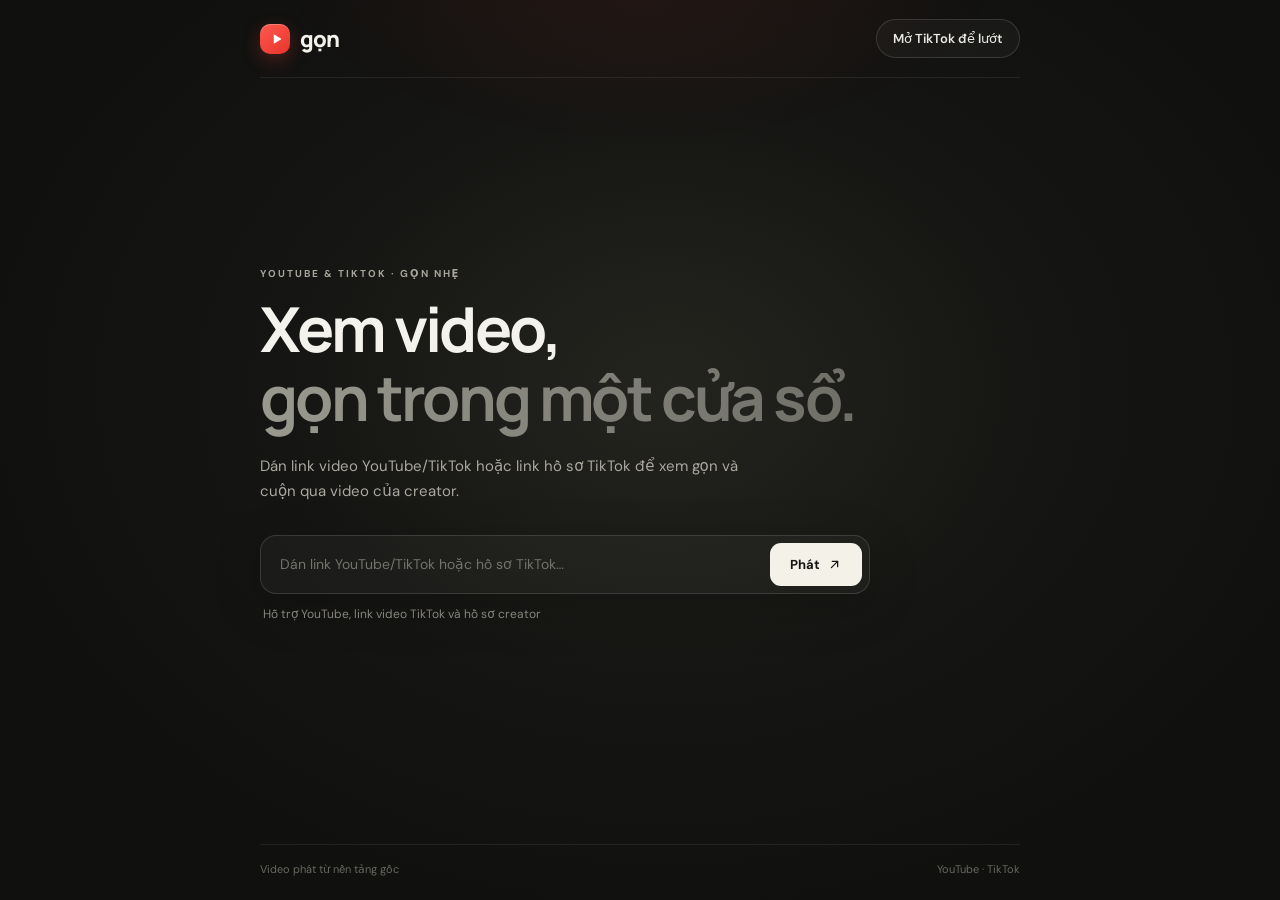
==== index.html @ 129bac6c "Add files via upload" ====
<!doctype html>
<html lang="vi">
<head>
<meta charset="utf-8"><meta name="viewport" content="width=device-width,initial-scale=1">
<meta name="theme-color" content="#111111"><meta name="color-scheme" content="dark"><meta name="referrer" content="strict-origin-when-cross-origin"><meta name="description" content="Trình phát YouTube và TikTok gọn nhẹ trong cửa sổ nổi.">
<link rel="manifest" href="manifest.webmanifest"><link rel="icon" href="icon.svg" type="image/svg+xml">
<link rel="preconnect" href="https://fonts.googleapis.com"><link rel="preconnect" href="https://fonts.gstatic.com" crossorigin>
<link rel="stylesheet" href="https://fonts.googleapis.com/css2?family=DM+Sans:wght@400;500;600;700&family=Manrope:wght@500;600;700;800&display=swap">
<link rel="stylesheet" href="style.css">
<title>Gọn — Video mini player</title>
</head>
<body>
<svg width="0" height="0" style="position:absolute" aria-hidden="true" focusable="false">
<defs>
<symbol id="i-play" viewBox="0 0 24 24"><path d="M8.2 5.4v13.2a1 1 0 0 0 1.52.85l10.6-6.6a1 1 0 0 0 0-1.7L9.72 4.55A1 1 0 0 0 8.2 5.4Z" fill="currentColor" stroke="none"/></symbol>
<symbol id="i-pause" viewBox="0 0 24 24"><rect x="6" y="5" width="4.2" height="14" rx="1.4" fill="currentColor" stroke="none"/><rect x="13.8" y="5" width="4.2" height="14" rx="1.4" fill="currentColor" stroke="none"/></symbol>
<symbol id="i-prev" viewBox="0 0 24 24"><path d="M6.5 5.5v13" stroke-width="2.4"/><path d="M19 6.4v11.2a.9.9 0 0 1-1.4.74l-8-5.6a.9.9 0 0 1 0-1.48l8-5.6a.9.9 0 0 1 1.4.74Z" fill="currentColor" stroke="none"/></symbol>
<symbol id="i-next" viewBox="0 0 24 24"><path d="M17.5 5.5v13" stroke-width="2.4"/><path d="M5 6.4v11.2a.9.9 0 0 0 1.4.74l8-5.6a.9.9 0 0 0 0-1.48l-8-5.6A.9.9 0 0 0 5 6.4Z" fill="currentColor" stroke="none"/></symbol>
<symbol id="i-back" viewBox="0 0 24 24"><path d="M19 12H5"/><path d="m11.5 5.5-6.5 6.5 6.5 6.5"/></symbol>
<symbol id="i-arrow" viewBox="0 0 24 24"><path d="M7 17 17 7"/><path d="M8.5 7H17v8.5"/></symbol>
<symbol id="i-pip" viewBox="0 0 24 24"><path d="M21 9.5V6.5a2 2 0 0 0-2-2H5a2 2 0 0 0-2 2v10a2 2 0 0 0 2 2h4"/><rect x="12" y="12.5" width="9.5" height="7" rx="2"/></symbol>
<symbol id="i-lock" viewBox="0 0 24 24"><rect x="4.5" y="11" width="15" height="10" rx="2.6"/><path d="M8 11V7.5a4 4 0 0 1 8 0V11"/></symbol>
<symbol id="i-unlock" viewBox="0 0 24 24"><rect x="4.5" y="11" width="15" height="10" rx="2.6"/><path d="M8 11V7.5a4 4 0 0 1 7.6-1.7"/></symbol>
<symbol id="i-install" viewBox="0 0 24 24"><path d="M12 3.5v11"/><path d="m7.5 10.5 4.5 4.5 4.5-4.5"/><path d="M5 20h14"/></symbol>
<symbol id="i-vol-high" viewBox="0 0 24 24"><path d="M11 5 6.5 8.8H3.5v6.4h3L11 19V5Z" fill="currentColor"/><path d="M15.2 9a4.2 4.2 0 0 1 0 6"/><path d="M18.2 6.2a8.2 8.2 0 0 1 0 11.6"/></symbol>
<symbol id="i-vol-low" viewBox="0 0 24 24"><path d="M11 5 6.5 8.8H3.5v6.4h3L11 19V5Z" fill="currentColor"/><path d="M15.2 9a4.2 4.2 0 0 1 0 6"/></symbol>
<symbol id="i-vol-mute" viewBox="0 0 24 24"><path d="M11 5 6.5 8.8H3.5v6.4h3L11 19V5Z" fill="currentColor"/><path d="m16 9.5 5 5"/><path d="m21 9.5-5 5"/></symbol>
<symbol id="i-drop" viewBox="0 0 24 24"><path d="M12 3.5s6 6 6 10.3a6 6 0 0 1-12 0C6 9.5 12 3.5 12 3.5Z"/></symbol>
</defs>
</svg>

<main class="app-shell">
<header class="topbar"><a class="brand" href="./" aria-label="Gọn"><span class="brand-mark"><svg class="icon"><use href="#i-play"/></svg></span><span>gọn</span></a><div class="top-actions"><a id="open-tiktok" class="install-button tiktok-open" href="https://www.tiktok.com/" target="_blank" rel="noopener noreferrer">Mở TikTok để lướt</a><button id="install-button" class="install-button" hidden><svg class="icon"><use href="#i-install"/></svg><span>Cài ứng dụng</span></button></div></header>

<section class="welcome" id="welcome"><p class="eyebrow">YOUTUBE & TIKTOK · GỌN NHẸ</p><h1>Xem video,<br><span>gọn trong một cửa sổ.</span></h1><p class="intro">Dán link video YouTube/TikTok hoặc link hồ sơ TikTok để xem gọn và cuộn qua video của creator.</p><form id="load-form" class="url-form"><label class="sr-only" for="video-url">Liên kết hoặc mã nhúng YouTube/TikTok</label><input id="video-url" type="text" placeholder="Dán link YouTube/TikTok hoặc hồ sơ TikTok…" autocomplete="url" required><button type="submit"><span>Phát</span><svg class="icon" aria-hidden="true"><use href="#i-arrow"/></svg></button></form><p class="hint" id="status" aria-live="polite">Hỗ trợ YouTube, link video TikTok và hồ sơ creator</p></section>

<section id="player-view" class="player-view" hidden>
<div class="player-heading"><button id="back-button" class="back-button" aria-label="Chọn video khác" title="Chọn video khác"><svg class="icon"><use href="#i-back"/></svg></button><div class="track-copy"><p class="eyebrow">VIDEO ĐÃ CHỌN</p><h1 id="track-title">YouTube</h1><p id="track-author" class="track-author">Cửa sổ nổi</p></div><button id="pip-button" class="pip-button" aria-label="Mở video trong cửa sổ nổi" title="Mở video trong cửa sổ nổi"><svg class="icon"><use href="#i-pip"/></svg><span>Mở cửa sổ nổi</span></button></div>

<div class="deck">
<div class="timeline-control"><div class="timeline-label"><span id="current-time">0:00</span><span id="duration">--:--</span></div><input id="seek-slider" type="range" min="0" max="1000" step="1" value="0" aria-label="Tua video" disabled></div>
<div class="main-controls" aria-label="Điều khiển video"><button id="previous-button" type="button" aria-label="Video trước" title="Video trước" disabled><svg class="icon"><use href="#i-prev"/></svg></button><button id="play-toggle" type="button" aria-label="Tạm dừng" title="Tạm dừng"><svg class="icon"><use href="#i-pause"/></svg></button><button id="next-button" type="button" aria-label="Video tiếp theo" title="Video tiếp theo" disabled><svg class="icon"><use href="#i-next"/></svg></button><label class="main-volume" for="volume-slider"><svg id="volume-icon" class="icon" aria-hidden="true"><use href="#i-vol-high"/></svg><input id="volume-slider" type="range" min="0" max="100" value="80" aria-label="Âm lượng"></label><label id="speed-control" class="speed-control" for="speed-select"><span>Tốc độ</span><select id="speed-select" aria-label="Tốc độ phát"><option value="1">1×</option></select></label></div>
</div>
<div id="youtube-options" class="youtube-options" hidden><label class="caption-toggle" for="captions-toggle"><input id="captions-toggle" type="checkbox" checked><span>Phụ đề tiếng Việt</span></label></div>

<div class="opacity-control"><label for="transparency-slider"><span class="label-text"><svg class="icon" aria-hidden="true"><use href="#i-drop"/></svg>Độ trong suốt của video</span><output id="transparency-value">0%</output></label><input id="transparency-slider" type="range" min="0" max="90" step="5" value="0"><p>0% là rõ nét · 90% là gần như trong suốt</p></div>

<div id="scale-control" class="opacity-control scale-control" hidden><label for="scale-slider"><span class="label-text"><svg class="icon" aria-hidden="true"><use href="#i-pip"/></svg>Thu nhỏ màn hình TikTok</span><output id="scale-value">100%</output></label><input id="scale-slider" type="range" min="40" max="100" step="5" value="100"><p>100% là kích thước gốc · 40% là thu nhỏ tối đa</p></div>

<button id="lock-toggle" class="lock-toggle" type="button" aria-pressed="false"><svg class="icon" aria-hidden="true"><use href="#i-lock"/></svg><span id="lock-label">Khóa thao tác trong cửa sổ nổi</span></button>
<p id="pip-status" class="player-note" aria-live="polite">Video tự phát trong cửa sổ nổi; dùng các nút điều khiển tại đây.</p>
</section>
<footer><span>Video phát từ nền tảng gốc</span><span>YouTube · TikTok</span></footer></main>

<div id="inline-player" class="inline-player" hidden><div class="drag-strip"><button id="inline-back" class="inline-back" aria-label="Chọn video khác" title="Chọn video khác"><svg class="icon"><use href="#i-back"/></svg></button><button id="inline-lock" class="inline-lock" aria-label="Khóa thao tác" title="Khóa thao tác" aria-pressed="false"><svg class="icon"><use href="#i-lock"/></svg></button></div><iframe id="inline-frame" title="YouTube video" allow="autoplay; encrypted-media; picture-in-picture; web-share" referrerpolicy="strict-origin-when-cross-origin"></iframe></div>
<script src="app.js"></script>
</body></html>
---- style.css ----
:root{
  --bg:#10100f;--text:#f4f2ed;--muted:#a7a49b;--dim:#85837c;
  --line:#ffffff14;--line-strong:#ffffff22;--surface:#ffffff08;--surface-hover:#ffffff17;
  --accent:#fb443b;--accent-soft:#fb443b33;--cream:#f4f1e9;
  --ease:cubic-bezier(.22,.8,.3,1);
  font-family:'DM Sans',system-ui,-apple-system,'Segoe UI',sans-serif;
  color:var(--text);background:var(--bg);color-scheme:dark;
  font-synthesis:none;text-rendering:optimizeLegibility;-webkit-font-smoothing:antialiased;
}
*{box-sizing:border-box;-webkit-tap-highlight-color:transparent}
body{margin:0;min-height:100vh;min-height:100dvh;background:radial-gradient(ellipse at 52% 43%,#24241f 0,#151513 40%,#10100f 76%)}
body::before{content:"";position:fixed;inset:0;pointer-events:none;background:radial-gradient(520px 260px at 50% -40px,#fb443b14,transparent 70%)}
button,input{font-family:inherit}
button{cursor:pointer;-webkit-user-select:none;user-select:none}
:focus-visible{outline:2px solid var(--accent);outline-offset:2px}
[hidden]{display:none!important}
.sr-only{position:absolute;width:1px;height:1px;padding:0;margin:-1px;overflow:hidden;clip:rect(0,0,0,0);white-space:nowrap;border:0}

/* Icon */
.icon{width:1.15em;height:1.15em;flex:none;fill:none;stroke:currentColor;stroke-width:2;stroke-linecap:round;stroke-linejoin:round;pointer-events:none}

/* Layout */
.app-shell{position:relative;width:min(100% - 40px,760px);min-height:100vh;min-height:100dvh;margin:auto;display:flex;flex-direction:column}
.topbar{height:78px;display:flex;align-items:center;justify-content:space-between;border-bottom:1px solid var(--line)}
.top-actions{display:flex;align-items:center;gap:9px}.tiktok-open{text-decoration:none}
.brand{display:flex;align-items:center;gap:10px;color:#f5f2eb;text-decoration:none;font:800 22px Manrope,sans-serif;letter-spacing:-1px}
.brand-mark{display:grid;place-items:center;width:30px;height:30px;background:linear-gradient(145deg,#ff5a50,#e6342b);color:#fff;border-radius:10px;box-shadow:0 6px 18px #fb443b40,inset 0 1px 0 #ffffff40}
.brand-mark .icon{width:14px;height:14px;margin-left:1px}

/* Buttons chung */
.install-button,.back-button,.pip-button,.lock-toggle{
  display:inline-flex;align-items:center;justify-content:center;gap:8px;
  color:#eae8e2;background:var(--surface);border:1px solid var(--line-strong);border-radius:999px;
  transition:background-color .18s,border-color .18s,transform .18s var(--ease),color .18s;
}
.install-button:hover,.back-button:hover,.pip-button:hover,.lock-toggle:hover{background:var(--surface-hover);border-color:#ffffff30}
.install-button:active,.back-button:active,.pip-button:active,.lock-toggle:active{transform:scale(.95)}
.install-button{padding:10px 16px;font:600 13px 'DM Sans',sans-serif}
.install-button .icon{width:15px;height:15px}

/* Màn hình chào */
.welcome{margin:auto 0;padding:74px 0 95px;max-width:610px;animation:rise .55s var(--ease) both}
.eyebrow{margin:0 0 15px;color:var(--muted);font-size:10px;font-weight:700;letter-spacing:2px}
.welcome h1,.track-copy h1{font:700 clamp(38px,7vw,62px)/1.1 Manrope,sans-serif;letter-spacing:-2.6px;margin:0}
.welcome h1 span{background:linear-gradient(90deg,#9a998f,#6f6e67);-webkit-background-clip:text;background-clip:text;color:transparent}
.intro{max-width:510px;color:#aaa89f;font-size:15px;line-height:1.7;margin:22px 0 30px}
.url-form{display:flex;gap:9px;padding:7px;background:var(--surface);border:1px solid var(--line-strong);border-radius:16px;box-shadow:0 12px 50px #0003;transition:border-color .2s,box-shadow .2s}
.url-form:focus-within{border-color:#fb443b80;box-shadow:0 12px 50px #0003,0 0 0 4px var(--accent-soft)}
.url-form input{min-width:0;flex:1;border:0;outline:0;background:transparent;color:#f5f2eb;padding:0 12px;font:14px 'DM Sans',sans-serif}
.url-form input::placeholder{color:#73726b}
.url-form button{display:inline-flex;align-items:center;gap:7px;border:0;border-radius:11px;background:var(--cream);color:#141411;padding:13px 20px;font:700 13px 'DM Sans',sans-serif;transition:transform .18s var(--ease),background-color .18s}
.url-form button .icon{width:15px;height:15px;transition:transform .2s var(--ease)}
.url-form button:hover{background:#fff}
.url-form button:hover .icon{transform:translate(2px,-2px)}
.url-form button:active{transform:scale(.96)}
.hint{font-size:12px;color:var(--dim);margin:12px 3px}

/* Màn hình phát */
.player-view{margin:auto 0;padding:48px 0 66px;animation:rise .5s var(--ease) both}
.player-heading{display:flex;gap:14px;align-items:center;margin-bottom:24px;min-width:0}
.back-button{flex:none;width:40px;height:40px;padding:0;font-size:18px}
.track-copy{flex:1;min-width:0}
.track-copy .eyebrow{margin:0 0 5px}
.track-copy h1{font-size:21px;letter-spacing:-.6px;white-space:nowrap;text-overflow:ellipsis;overflow:hidden}
.track-author{color:#98968f;font-size:13px;margin:5px 0 0}
.pip-button{flex:none;height:40px;padding:0 15px;font:600 12.5px 'DM Sans',sans-serif;white-space:nowrap}
.pip-button .icon{width:16px;height:16px}
.pip-button:disabled{opacity:.5;cursor:not-allowed}

/* Bảng điều khiển chính */
.deck,.opacity-control{width:min(100%,460px);margin-inline:auto;border:1px solid var(--line);border-radius:20px;background:linear-gradient(180deg,#ffffff0c,#ffffff05);box-shadow:0 18px 50px #0004,inset 0 1px 0 #ffffff0d}
.deck{padding:18px 20px 20px}
.timeline-control input{display:block;width:100%}
.timeline-label{display:flex;justify-content:space-between;margin-bottom:6px;color:#aaa79f;font-size:11.5px;font-weight:500;font-variant-numeric:tabular-nums}
.main-controls{display:flex;align-items:center;justify-content:center;gap:12px;margin-top:14px;flex-wrap:wrap}
.main-controls button{display:grid;place-items:center;width:42px;height:42px;padding:0;border:1px solid var(--line-strong);border-radius:50%;background:var(--surface);color:var(--cream);font-size:16px;transition:background-color .18s,transform .18s var(--ease),opacity .18s,box-shadow .18s}
.main-controls button:hover:not(:disabled){background:var(--surface-hover)}
.main-controls button:active:not(:disabled){transform:scale(.92)}
.main-controls button:disabled{opacity:.3;cursor:not-allowed}
.main-controls #play-toggle{width:58px;height:58px;border:0;background:var(--cream);color:#171714;font-size:22px;box-shadow:0 8px 26px #0006,0 0 0 0 #f4f1e900}
.main-controls #play-toggle:hover{background:#fff;transform:scale(1.05)}
.main-controls #play-toggle:active{transform:scale(.93)}
.main-controls #play-toggle .icon{width:22px;height:22px}
.main-volume{display:flex;align-items:center;gap:9px;width:min(150px,38vw);margin-left:8px;color:#c7c4bb;font-size:18px}
.main-volume .icon{width:19px;height:19px}
.main-volume input{width:100%}

/* Độ trong suốt */
.opacity-control{margin-top:14px;padding:15px 18px}
.opacity-control label{display:flex;justify-content:space-between;align-items:center;color:#e7e4dc;font-size:13px;font-weight:600}
.opacity-control .label-text{display:inline-flex;align-items:center;gap:8px}
.opacity-control .label-text .icon{width:15px;height:15px;color:var(--accent)}
.opacity-control output{color:#c5c1b6;font-variant-numeric:tabular-nums}
.opacity-control input{display:block;width:100%;margin:10px 0 6px}
.opacity-control p{margin:0;color:var(--dim);font-size:11px}

/* Khóa thao tác */
.lock-toggle{margin:16px auto 0;padding:10px 16px;font:600 12.5px 'DM Sans',sans-serif}
.lock-toggle .icon{width:15px;height:15px}
.lock-toggle[aria-pressed="true"],.inline-lock[aria-pressed="true"]{background:var(--accent);color:#fff;border-color:var(--accent);box-shadow:0 8px 24px #fb443b40}
.lock-toggle{display:flex;width:fit-content}
.player-note{text-align:center;color:#838179;font-size:12px;line-height:1.55;margin:14px auto 6px;max-width:440px}

footer{padding:17px 0 24px;display:flex;justify-content:space-between;color:#68675f;font-size:11px;border-top:1px solid var(--line)}

/* Thanh trượt dùng chung */
input[type=range]{-webkit-appearance:none;appearance:none;height:20px;margin:0;background:transparent;cursor:pointer;--p:0%;touch-action:none}
input[type=range]:focus{outline:none}
input[type=range]::-webkit-slider-runnable-track{height:5px;border-radius:99px;background:linear-gradient(90deg,var(--accent) var(--p),#ffffff24 var(--p))}
input[type=range]::-moz-range-track{height:5px;border-radius:99px;background:#ffffff24}
input[type=range]::-moz-range-progress{height:5px;border-radius:99px;background:var(--accent)}
input[type=range]::-webkit-slider-thumb{-webkit-appearance:none;appearance:none;width:15px;height:15px;margin-top:-5px;border:0;border-radius:50%;background:#fff;box-shadow:0 2px 8px #0008;transition:transform .15s var(--ease),box-shadow .15s}
input[type=range]::-moz-range-thumb{width:15px;height:15px;border:0;border-radius:50%;background:#fff;box-shadow:0 2px 8px #0008;transition:transform .15s var(--ease),box-shadow .15s}
input[type=range]:hover::-webkit-slider-thumb{transform:scale(1.15)}
input[type=range]:hover::-moz-range-thumb{transform:scale(1.15)}
input[type=range]:active::-webkit-slider-thumb{transform:scale(1.3);box-shadow:0 0 0 6px var(--accent-soft),0 2px 8px #0008}
input[type=range]:active::-moz-range-thumb{transform:scale(1.3);box-shadow:0 0 0 6px var(--accent-soft),0 2px 8px #0008}
input[type=range]:focus-visible::-webkit-slider-thumb{box-shadow:0 0 0 5px var(--accent-soft),0 2px 8px #0008}
input[type=range]:disabled{opacity:.4;cursor:not-allowed}
input[type=range]:disabled::-webkit-slider-thumb{transform:none}

/* Trình phát khi chạy dạng ứng dụng */
.inline-player{position:fixed;inset:0;z-index:10;background:#000;overflow:hidden}
.inline-player iframe{display:block;width:100%;height:100%;border:0}
.drag-strip{position:absolute;top:0;left:0;height:0;z-index:2}
.inline-back,.inline-lock{position:absolute;top:8px;display:grid;place-items:center;width:30px;height:30px;padding:0;border:0;border-radius:50%;background:#000b;color:#fff;font-size:14px;opacity:0;transition:opacity .18s,background-color .18s,transform .18s var(--ease);-webkit-app-region:no-drag;app-region:no-drag}
.inline-back{left:8px}
.inline-lock{left:44px}
.inline-back .icon,.inline-lock .icon{width:15px;height:15px}
.inline-back:hover,.inline-lock:hover{background:#000f}
.inline-back:active,.inline-lock:active{transform:scale(.92)}
.inline-player:hover .inline-back,.inline-player:hover .inline-lock,.inline-back:focus-visible,.inline-lock:focus-visible{opacity:.9}
@media (display-mode: window-controls-overlay){
  .drag-strip{left:env(titlebar-area-x,0);top:env(titlebar-area-y,0);width:env(titlebar-area-width,100%);height:env(titlebar-area-height,33px);-webkit-app-region:drag;app-region:drag}
  .inline-back,.inline-lock{top:50%;transform:translateY(-50%);width:26px;height:26px}
  .inline-back{left:6px}
  .inline-lock{left:38px}
  .inline-back:active,.inline-lock:active{transform:translateY(-50%) scale(.92)}
}

@keyframes rise{from{opacity:0;transform:translateY(10px)}to{opacity:1;transform:none}}

@media(max-width:600px){
  .app-shell{width:calc(100% - 32px)}
  .welcome{padding:54px 0 70px}
  .welcome h1{letter-spacing:-1.9px}
  .intro{font-size:14px}
  .url-form input{font-size:12px}
  .url-form button{padding:12px 15px}
  .player-view{padding:32px 0 45px}
  .pip-button{width:40px;padding:0}
  .pip-button span{display:none}
  .deck{padding:16px 16px 18px}
  .main-volume{width:100%;margin:6px 0 0;order:5}
  footer{font-size:10px}
}
@media(prefers-reduced-motion:reduce){
  *,*::before,*::after{animation-duration:.01ms!important;transition-duration:.01ms!important}
}

.speed-control{display:flex;align-items:center;gap:7px;color:#aaa79f;font-size:12px}
.speed-control select{min-width:68px;padding:7px 9px;border:1px solid var(--line-strong);border-radius:9px;background:#191918;color:var(--cream);font:600 12px 'DM Sans',sans-serif}
.speed-control select:focus-visible{outline:2px solid var(--accent);outline-offset:2px}
.speed-control select:disabled{opacity:.45;cursor:not-allowed}
@media(max-width:600px){.speed-control{order:6;margin:5px 0 0}}

.youtube-options{width:min(100%,460px);margin:10px auto 0;display:flex;align-items:center;justify-content:space-between;gap:12px;padding:10px 14px;border:1px solid var(--line);border-radius:12px;background:#ffffff06}
.caption-toggle{display:flex;align-items:center;gap:8px;color:#d8d5cd;font-size:12px;cursor:pointer}
.caption-toggle input{accent-color:var(--accent);width:15px;height:15px}
@media(max-width:600px){.youtube-options{align-items:flex-start;flex-direction:column}}

.scale-control{margin-top:10px}
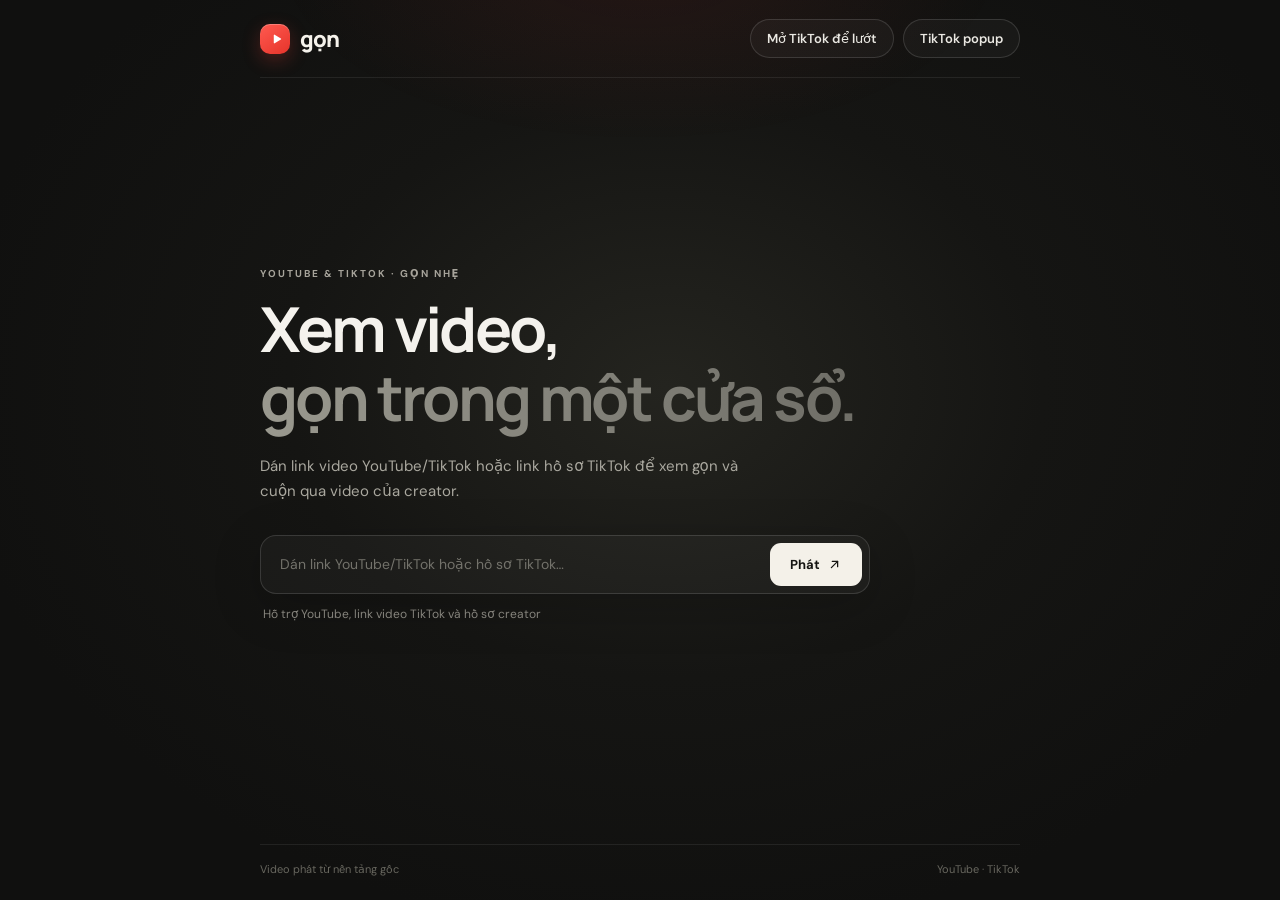
==== commit 3125741c: "Add files via upload" ====
--- a/index.html
+++ b/index.html
@@ -30,7 +30,7 @@
 </svg>
 
 <main class="app-shell">
-<header class="topbar"><a class="brand" href="./" aria-label="Gọn"><span class="brand-mark"><svg class="icon"><use href="#i-play"/></svg></span><span>gọn</span></a><div class="top-actions"><a id="open-tiktok" class="install-button tiktok-open" href="https://www.tiktok.com/" target="_blank" rel="noopener noreferrer">Mở TikTok để lướt</a><button id="install-button" class="install-button" hidden><svg class="icon"><use href="#i-install"/></svg><span>Cài ứng dụng</span></button></div></header>
+<header class="topbar"><a class="brand" href="./" aria-label="Gọn"><span class="brand-mark"><svg class="icon"><use href="#i-play"/></svg></span><span>gọn</span></a><div class="top-actions"><a id="open-tiktok" class="install-button tiktok-open" href="https://www.tiktok.com/" target="_blank" rel="noopener noreferrer">Mở TikTok để lướt</a><a id="open-tiktok-popup" class="install-button tiktok-open" href="https://www.tiktok.com/" target="_blank" rel="noopener noreferrer">TikTok popup</a><button id="install-button" class="install-button" hidden><svg class="icon"><use href="#i-install"/></svg><span>Cài ứng dụng</span></button></div></header>
 
 <section class="welcome" id="welcome"><p class="eyebrow">YOUTUBE & TIKTOK · GỌN NHẸ</p><h1>Xem video,<br><span>gọn trong một cửa sổ.</span></h1><p class="intro">Dán link video YouTube/TikTok hoặc link hồ sơ TikTok để xem gọn và cuộn qua video của creator.</p><form id="load-form" class="url-form"><label class="sr-only" for="video-url">Liên kết hoặc mã nhúng YouTube/TikTok</label><input id="video-url" type="text" placeholder="Dán link YouTube/TikTok hoặc hồ sơ TikTok…" autocomplete="url" required><button type="submit"><span>Phát</span><svg class="icon" aria-hidden="true"><use href="#i-arrow"/></svg></button></form><p class="hint" id="status" aria-live="polite">Hỗ trợ YouTube, link video TikTok và hồ sơ creator</p></section>
 
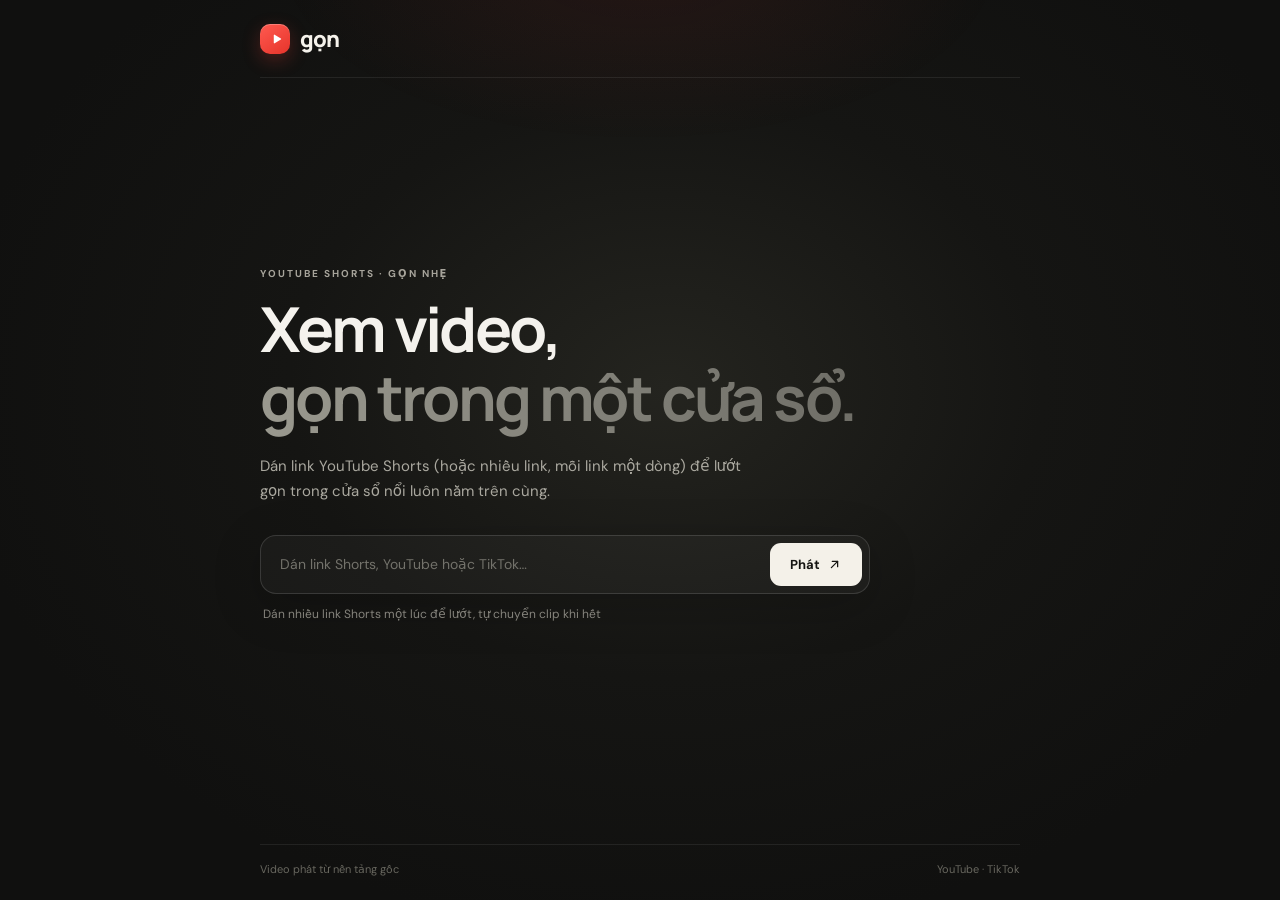
==== commit 8c780a63: "Add files via upload" ====
--- a/index.html
+++ b/index.html
@@ -30,9 +30,9 @@
 </svg>
 
 <main class="app-shell">
-<header class="topbar"><a class="brand" href="./" aria-label="Gọn"><span class="brand-mark"><svg class="icon"><use href="#i-play"/></svg></span><span>gọn</span></a><div class="top-actions"><a id="open-tiktok" class="install-button tiktok-open" href="https://www.tiktok.com/" target="_blank" rel="noopener noreferrer">Mở TikTok để lướt</a><a id="open-tiktok-popup" class="install-button tiktok-open" href="https://www.tiktok.com/" target="_blank" rel="noopener noreferrer">TikTok popup</a><button id="install-button" class="install-button" hidden><svg class="icon"><use href="#i-install"/></svg><span>Cài ứng dụng</span></button></div></header>
+<header class="topbar"><a class="brand" href="./" aria-label="Gọn"><span class="brand-mark"><svg class="icon"><use href="#i-play"/></svg></span><span>gọn</span></a><div class="top-actions"><button id="install-button" class="install-button" hidden><svg class="icon"><use href="#i-install"/></svg><span>Cài ứng dụng</span></button></div></header>
 
-<section class="welcome" id="welcome"><p class="eyebrow">YOUTUBE & TIKTOK · GỌN NHẸ</p><h1>Xem video,<br><span>gọn trong một cửa sổ.</span></h1><p class="intro">Dán link video YouTube/TikTok hoặc link hồ sơ TikTok để xem gọn và cuộn qua video của creator.</p><form id="load-form" class="url-form"><label class="sr-only" for="video-url">Liên kết hoặc mã nhúng YouTube/TikTok</label><input id="video-url" type="text" placeholder="Dán link YouTube/TikTok hoặc hồ sơ TikTok…" autocomplete="url" required><button type="submit"><span>Phát</span><svg class="icon" aria-hidden="true"><use href="#i-arrow"/></svg></button></form><p class="hint" id="status" aria-live="polite">Hỗ trợ YouTube, link video TikTok và hồ sơ creator</p></section>
+<section class="welcome" id="welcome"><p class="eyebrow">YOUTUBE SHORTS · GỌN NHẸ</p><h1>Xem video,<br><span>gọn trong một cửa sổ.</span></h1><p class="intro">Dán link YouTube Shorts (hoặc nhiều link, mỗi link một dòng) để lướt gọn trong cửa sổ nổi luôn nằm trên cùng.</p><form id="load-form" class="url-form"><label class="sr-only" for="video-url">Liên kết hoặc mã nhúng YouTube/TikTok</label><input id="video-url" type="text" placeholder="Dán link Shorts, YouTube hoặc TikTok…" autocomplete="url" required><button type="submit"><span>Phát</span><svg class="icon" aria-hidden="true"><use href="#i-arrow"/></svg></button></form><p class="hint" id="status" aria-live="polite">Dán nhiều link Shorts một lúc để lướt, tự chuyển clip khi hết</p></section>
 
 <section id="player-view" class="player-view" hidden>
 <div class="player-heading"><button id="back-button" class="back-button" aria-label="Chọn video khác" title="Chọn video khác"><svg class="icon"><use href="#i-back"/></svg></button><div class="track-copy"><p class="eyebrow">VIDEO ĐÃ CHỌN</p><h1 id="track-title">YouTube</h1><p id="track-author" class="track-author">Cửa sổ nổi</p></div><button id="pip-button" class="pip-button" aria-label="Mở video trong cửa sổ nổi" title="Mở video trong cửa sổ nổi"><svg class="icon"><use href="#i-pip"/></svg><span>Mở cửa sổ nổi</span></button></div>
@@ -45,7 +45,7 @@
 
 <div class="opacity-control"><label for="transparency-slider"><span class="label-text"><svg class="icon" aria-hidden="true"><use href="#i-drop"/></svg>Độ trong suốt của video</span><output id="transparency-value">0%</output></label><input id="transparency-slider" type="range" min="0" max="90" step="5" value="0"><p>0% là rõ nét · 90% là gần như trong suốt</p></div>
 
-<div id="scale-control" class="opacity-control scale-control" hidden><label for="scale-slider"><span class="label-text"><svg class="icon" aria-hidden="true"><use href="#i-pip"/></svg>Thu nhỏ màn hình TikTok</span><output id="scale-value">100%</output></label><input id="scale-slider" type="range" min="40" max="100" step="5" value="100"><p>100% là kích thước gốc · 40% là thu nhỏ tối đa</p></div>
+<div id="scale-control" class="opacity-control scale-control" hidden><label for="scale-slider"><span class="label-text"><svg class="icon" aria-hidden="true"><use href="#i-pip"/></svg>Thu nhỏ màn hình</span><output id="scale-value">100%</output></label><input id="scale-slider" type="range" min="40" max="100" step="5" value="100"><p>100% là kích thước gốc · 40% là thu nhỏ tối đa</p></div>
 
 <button id="lock-toggle" class="lock-toggle" type="button" aria-pressed="false"><svg class="icon" aria-hidden="true"><use href="#i-lock"/></svg><span id="lock-label">Khóa thao tác trong cửa sổ nổi</span></button>
 <p id="pip-status" class="player-note" aria-live="polite">Video tự phát trong cửa sổ nổi; dùng các nút điều khiển tại đây.</p>
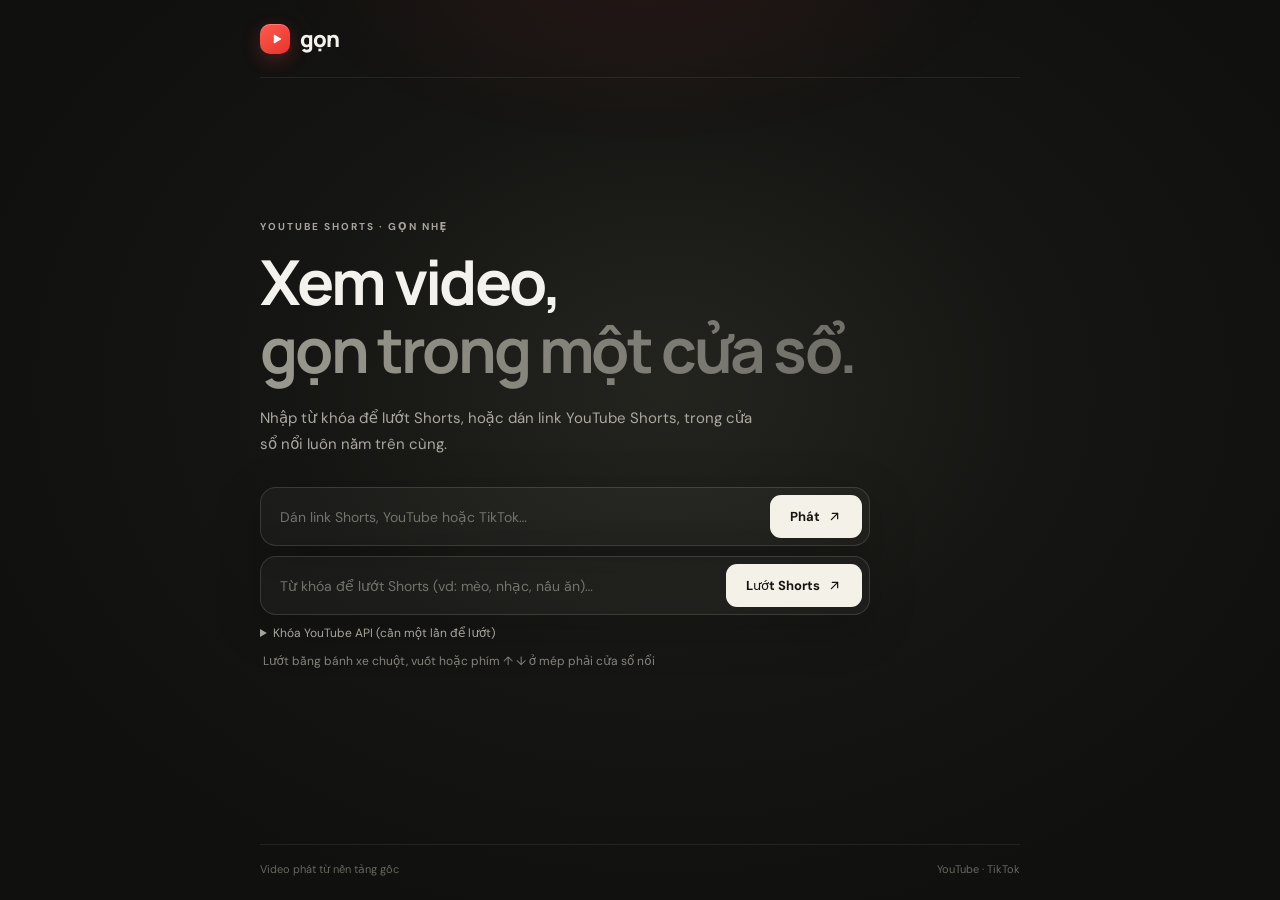
==== commit 4fb3d304: "Add files via upload" ====
--- a/index.html
+++ b/index.html
@@ -32,7 +32,9 @@
 <main class="app-shell">
 <header class="topbar"><a class="brand" href="./" aria-label="Gọn"><span class="brand-mark"><svg class="icon"><use href="#i-play"/></svg></span><span>gọn</span></a><div class="top-actions"><button id="install-button" class="install-button" hidden><svg class="icon"><use href="#i-install"/></svg><span>Cài ứng dụng</span></button></div></header>
 
-<section class="welcome" id="welcome"><p class="eyebrow">YOUTUBE SHORTS · GỌN NHẸ</p><h1>Xem video,<br><span>gọn trong một cửa sổ.</span></h1><p class="intro">Dán link YouTube Shorts (hoặc nhiều link, mỗi link một dòng) để lướt gọn trong cửa sổ nổi luôn nằm trên cùng.</p><form id="load-form" class="url-form"><label class="sr-only" for="video-url">Liên kết hoặc mã nhúng YouTube/TikTok</label><input id="video-url" type="text" placeholder="Dán link Shorts, YouTube hoặc TikTok…" autocomplete="url" required><button type="submit"><span>Phát</span><svg class="icon" aria-hidden="true"><use href="#i-arrow"/></svg></button></form><p class="hint" id="status" aria-live="polite">Dán nhiều link Shorts một lúc để lướt, tự chuyển clip khi hết</p></section>
+<section class="welcome" id="welcome"><p class="eyebrow">YOUTUBE SHORTS · GỌN NHẸ</p><h1>Xem video,<br><span>gọn trong một cửa sổ.</span></h1><p class="intro">Nhập từ khóa để lướt Shorts, hoặc dán link YouTube Shorts, trong cửa sổ nổi luôn nằm trên cùng.</p><form id="load-form" class="url-form"><label class="sr-only" for="video-url">Liên kết hoặc mã nhúng YouTube/TikTok</label><input id="video-url" type="text" placeholder="Dán link Shorts, YouTube hoặc TikTok…" autocomplete="url" required><button type="submit"><span>Phát</span><svg class="icon" aria-hidden="true"><use href="#i-arrow"/></svg></button></form><form id="feed-form" class="url-form feed-form"><label class="sr-only" for="feed-query">Từ khóa để lướt Shorts</label><input id="feed-query" type="text" placeholder="Từ khóa để lướt Shorts (vd: mèo, nhạc, nấu ăn)…" required><button type="submit"><span>Lướt Shorts</span><svg class="icon" aria-hidden="true"><use href="#i-arrow"/></svg></button></form>
+<details id="api-key-box" class="api-key"><summary>Khóa YouTube API (cần một lần để lướt)</summary><input id="api-key" type="password" placeholder="Dán API key YouTube Data API v3…" autocomplete="off"><p>Lấy miễn phí tại Google Cloud: bật YouTube Data API v3 rồi tạo API key (nên giới hạn theo tên miền trang này). Khóa chỉ lưu trong trình duyệt của bạn.</p></details>
+<p class="hint" id="status" aria-live="polite">Lướt bằng bánh xe chuột, vuốt hoặc phím ↑ ↓ ở mép phải cửa sổ nổi</p></section>
 
 <section id="player-view" class="player-view" hidden>
 <div class="player-heading"><button id="back-button" class="back-button" aria-label="Chọn video khác" title="Chọn video khác"><svg class="icon"><use href="#i-back"/></svg></button><div class="track-copy"><p class="eyebrow">VIDEO ĐÃ CHỌN</p><h1 id="track-title">YouTube</h1><p id="track-author" class="track-author">Cửa sổ nổi</p></div><button id="pip-button" class="pip-button" aria-label="Mở video trong cửa sổ nổi" title="Mở video trong cửa sổ nổi"><svg class="icon"><use href="#i-pip"/></svg><span>Mở cửa sổ nổi</span></button></div>
--- a/style.css
+++ b/style.css
@@ -170,3 +170,9 @@
 @media(max-width:600px){.youtube-options{align-items:flex-start;flex-direction:column}}
 
 .scale-control{margin-top:10px}
+
+.feed-form{margin-top:10px}
+.api-key{margin-top:10px;color:var(--muted);font-size:12px}
+.api-key summary{cursor:pointer;width:fit-content}
+.api-key input{display:block;width:100%;margin-top:8px;padding:11px 12px;border:1px solid var(--line-strong);border-radius:12px;background:var(--surface);color:#f5f2eb;font:13px 'DM Sans',sans-serif}
+.api-key p{margin:8px 2px 0;color:var(--dim);font-size:11px;line-height:1.5}
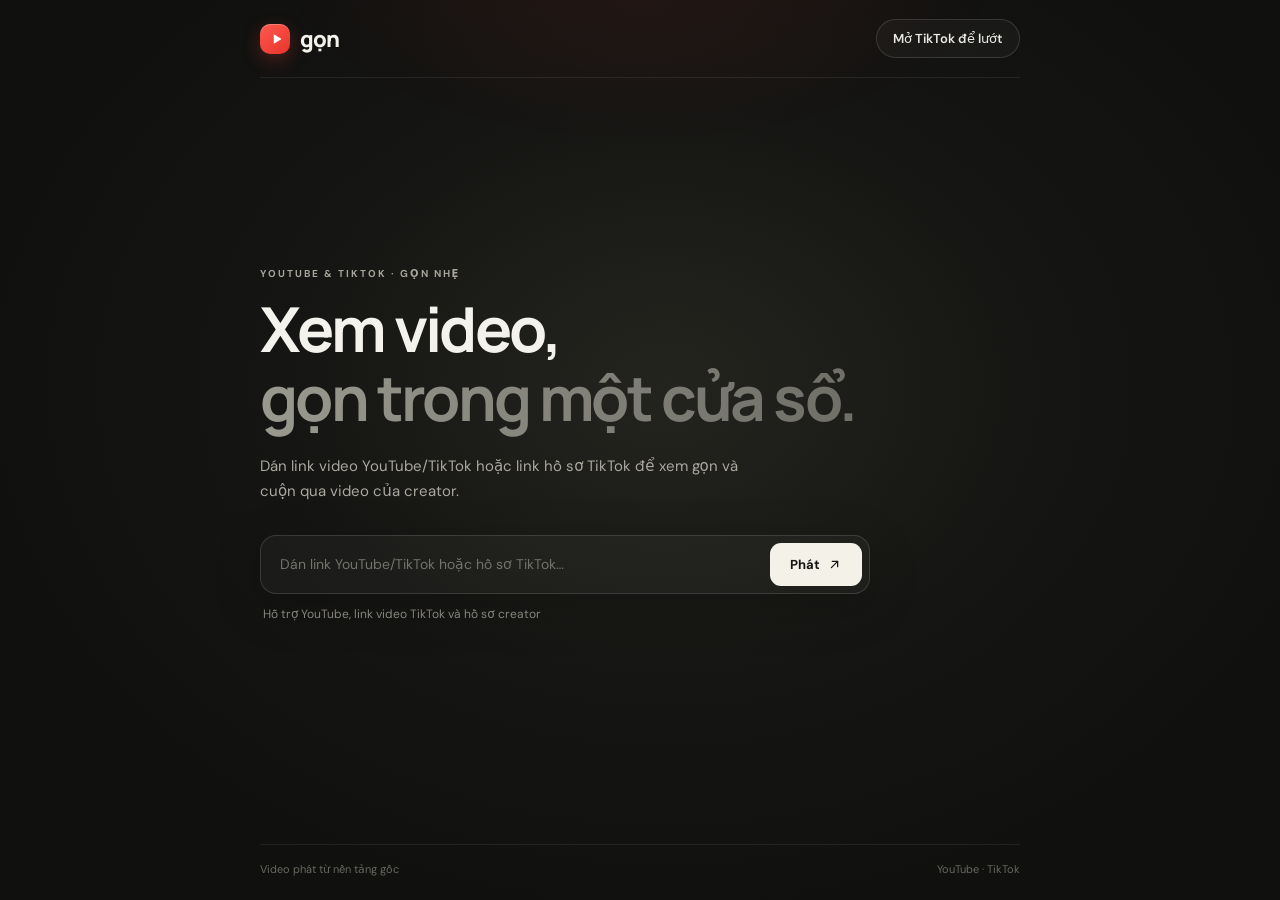
==== commit a5f32bc4: "Add files via upload" ====
--- a/index.html
+++ b/index.html
@@ -30,11 +30,9 @@
 </svg>
 
 <main class="app-shell">
-<header class="topbar"><a class="brand" href="./" aria-label="Gọn"><span class="brand-mark"><svg class="icon"><use href="#i-play"/></svg></span><span>gọn</span></a><div class="top-actions"><button id="install-button" class="install-button" hidden><svg class="icon"><use href="#i-install"/></svg><span>Cài ứng dụng</span></button></div></header>
+<header class="topbar"><a class="brand" href="./" aria-label="Gọn"><span class="brand-mark"><svg class="icon"><use href="#i-play"/></svg></span><span>gọn</span></a><div class="top-actions"><a id="open-tiktok" class="install-button tiktok-open" href="https://www.tiktok.com/" target="_blank" rel="noopener noreferrer">Mở TikTok để lướt</a><button id="install-button" class="install-button" hidden><svg class="icon"><use href="#i-install"/></svg><span>Cài ứng dụng</span></button></div></header>
 
-<section class="welcome" id="welcome"><p class="eyebrow">YOUTUBE SHORTS · GỌN NHẸ</p><h1>Xem video,<br><span>gọn trong một cửa sổ.</span></h1><p class="intro">Nhập từ khóa để lướt Shorts, hoặc dán link YouTube Shorts, trong cửa sổ nổi luôn nằm trên cùng.</p><form id="load-form" class="url-form"><label class="sr-only" for="video-url">Liên kết hoặc mã nhúng YouTube/TikTok</label><input id="video-url" type="text" placeholder="Dán link Shorts, YouTube hoặc TikTok…" autocomplete="url" required><button type="submit"><span>Phát</span><svg class="icon" aria-hidden="true"><use href="#i-arrow"/></svg></button></form><form id="feed-form" class="url-form feed-form"><label class="sr-only" for="feed-query">Từ khóa để lướt Shorts</label><input id="feed-query" type="text" placeholder="Từ khóa để lướt Shorts (vd: mèo, nhạc, nấu ăn)…" required><button type="submit"><span>Lướt Shorts</span><svg class="icon" aria-hidden="true"><use href="#i-arrow"/></svg></button></form>
-<details id="api-key-box" class="api-key"><summary>Khóa YouTube API (cần một lần để lướt)</summary><input id="api-key" type="password" placeholder="Dán API key YouTube Data API v3…" autocomplete="off"><p>Lấy miễn phí tại Google Cloud: bật YouTube Data API v3 rồi tạo API key (nên giới hạn theo tên miền trang này). Khóa chỉ lưu trong trình duyệt của bạn.</p></details>
-<p class="hint" id="status" aria-live="polite">Lướt bằng bánh xe chuột, vuốt hoặc phím ↑ ↓ ở mép phải cửa sổ nổi</p></section>
+<section class="welcome" id="welcome"><p class="eyebrow">YOUTUBE & TIKTOK · GỌN NHẸ</p><h1>Xem video,<br><span>gọn trong một cửa sổ.</span></h1><p class="intro">Dán link video YouTube/TikTok hoặc link hồ sơ TikTok để xem gọn và cuộn qua video của creator.</p><form id="load-form" class="url-form"><label class="sr-only" for="video-url">Liên kết hoặc mã nhúng YouTube/TikTok</label><input id="video-url" type="text" placeholder="Dán link YouTube/TikTok hoặc hồ sơ TikTok…" autocomplete="url" required><button type="submit"><span>Phát</span><svg class="icon" aria-hidden="true"><use href="#i-arrow"/></svg></button></form><p class="hint" id="status" aria-live="polite">Hỗ trợ YouTube, link video TikTok và hồ sơ creator</p></section>
 
 <section id="player-view" class="player-view" hidden>
 <div class="player-heading"><button id="back-button" class="back-button" aria-label="Chọn video khác" title="Chọn video khác"><svg class="icon"><use href="#i-back"/></svg></button><div class="track-copy"><p class="eyebrow">VIDEO ĐÃ CHỌN</p><h1 id="track-title">YouTube</h1><p id="track-author" class="track-author">Cửa sổ nổi</p></div><button id="pip-button" class="pip-button" aria-label="Mở video trong cửa sổ nổi" title="Mở video trong cửa sổ nổi"><svg class="icon"><use href="#i-pip"/></svg><span>Mở cửa sổ nổi</span></button></div>
@@ -47,8 +45,6 @@
 
 <div class="opacity-control"><label for="transparency-slider"><span class="label-text"><svg class="icon" aria-hidden="true"><use href="#i-drop"/></svg>Độ trong suốt của video</span><output id="transparency-value">0%</output></label><input id="transparency-slider" type="range" min="0" max="90" step="5" value="0"><p>0% là rõ nét · 90% là gần như trong suốt</p></div>
 
-<div id="scale-control" class="opacity-control scale-control" hidden><label for="scale-slider"><span class="label-text"><svg class="icon" aria-hidden="true"><use href="#i-pip"/></svg>Thu nhỏ màn hình</span><output id="scale-value">100%</output></label><input id="scale-slider" type="range" min="40" max="100" step="5" value="100"><p>100% là kích thước gốc · 40% là thu nhỏ tối đa</p></div>
-
 <button id="lock-toggle" class="lock-toggle" type="button" aria-pressed="false"><svg class="icon" aria-hidden="true"><use href="#i-lock"/></svg><span id="lock-label">Khóa thao tác trong cửa sổ nổi</span></button>
 <p id="pip-status" class="player-note" aria-live="polite">Video tự phát trong cửa sổ nổi; dùng các nút điều khiển tại đây.</p>
 </section>
--- a/style.css
+++ b/style.css
@@ -120,7 +120,7 @@
 input[type=range]:disabled::-webkit-slider-thumb{transform:none}
 
 /* Trình phát khi chạy dạng ứng dụng */
-.inline-player{position:fixed;inset:0;z-index:10;background:#000;overflow:hidden}
+.inline-player{position:fixed;inset:0;z-index:10;background:#000}
 .inline-player iframe{display:block;width:100%;height:100%;border:0}
 .drag-strip{position:absolute;top:0;left:0;height:0;z-index:2}
 .inline-back,.inline-lock{position:absolute;top:8px;display:grid;place-items:center;width:30px;height:30px;padding:0;border:0;border-radius:50%;background:#000b;color:#fff;font-size:14px;opacity:0;transition:opacity .18s,background-color .18s,transform .18s var(--ease);-webkit-app-region:no-drag;app-region:no-drag}
@@ -168,11 +168,3 @@
 .caption-toggle{display:flex;align-items:center;gap:8px;color:#d8d5cd;font-size:12px;cursor:pointer}
 .caption-toggle input{accent-color:var(--accent);width:15px;height:15px}
 @media(max-width:600px){.youtube-options{align-items:flex-start;flex-direction:column}}
-
-.scale-control{margin-top:10px}
-
-.feed-form{margin-top:10px}
-.api-key{margin-top:10px;color:var(--muted);font-size:12px}
-.api-key summary{cursor:pointer;width:fit-content}
-.api-key input{display:block;width:100%;margin-top:8px;padding:11px 12px;border:1px solid var(--line-strong);border-radius:12px;background:var(--surface);color:#f5f2eb;font:13px 'DM Sans',sans-serif}
-.api-key p{margin:8px 2px 0;color:var(--dim);font-size:11px;line-height:1.5}
